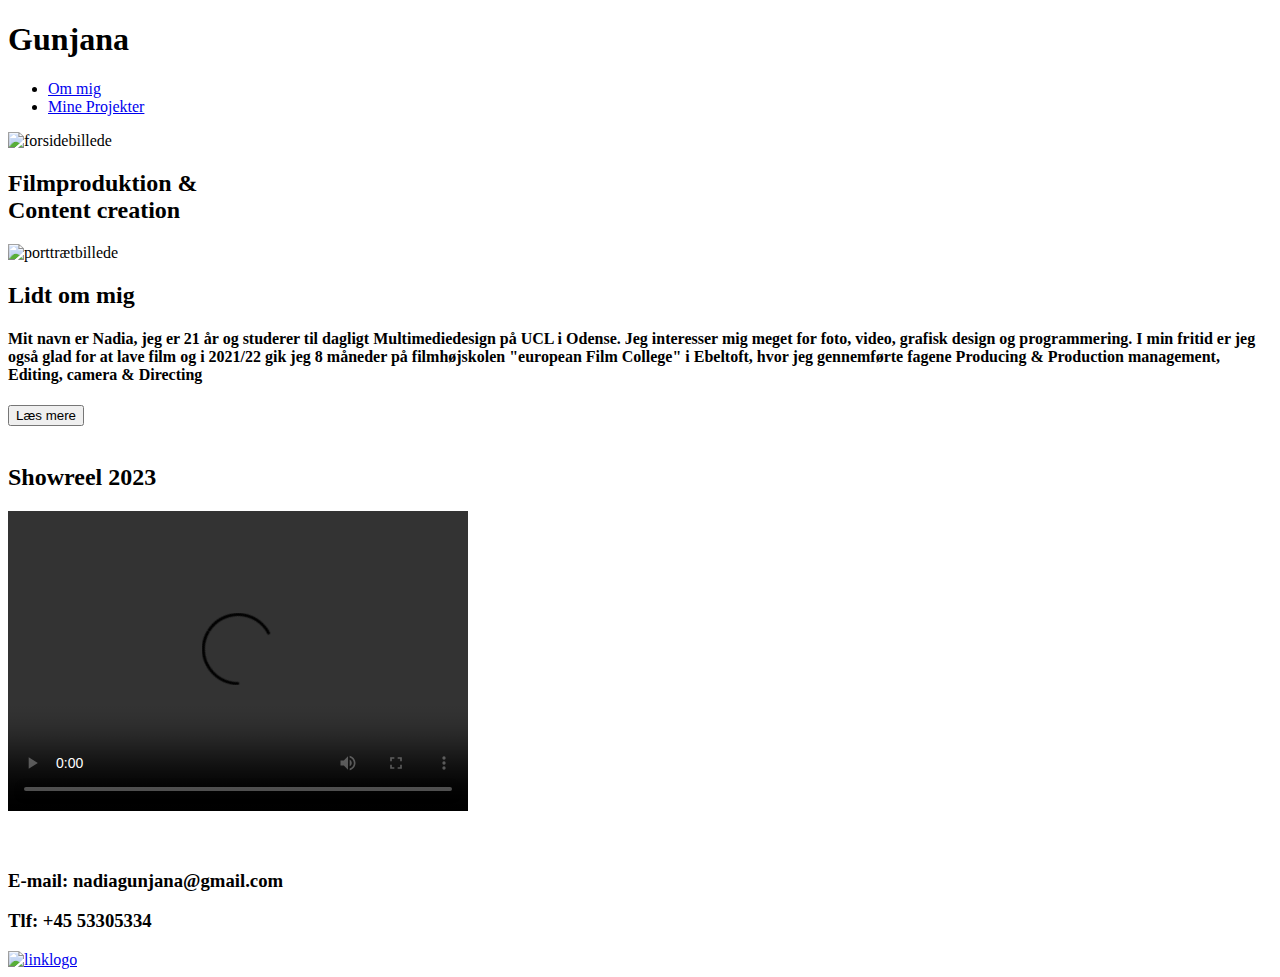
==== html/index.html @ 38438fa5 "update" ====
<!DOCTYPE html>
<html lang="en">
<head>
    <meta charset="UTF-8">
    <meta http-equiv="X-UA-Compatible" content="IE=edge">
    <meta name="viewport" content="width=device-width, initial-scale=1.0">
    <link rel="stylesheet" type=text/css href="index.css">
    <title>Forside</title>
</head>
<body>
    <header>
        <h1 class="logo">Gunjana</h1>
            <nav>
                <ul class="navigation">
                    <li><a href="ommig.html">Om mig</a></li>
                    <li><a href="mineprojekter.html">Mine Projekter</a></li> 
                </ul>
            </nav>
     </header>

     <div class="picturecontainer">
        <img src="forside billede.JPG" alt="forsidebillede" style="width: 100%;">
        <h2 class="billedetekst">Filmproduktion & <br>Content creation</h2>
     </div>
    
    <div class= "container">
        <div class="portrætbillede">
            <img src="portrætbillede.jpg" alt="porttrætbillede" width="100%" height="100%">
        </div>
        <div class="introduktion">
            <h2>Lidt om mig</h2>
                <h4>Mit navn er Nadia, jeg er 21 år og studerer til dagligt 
                    Multimediedesign på UCL i Odense. 
                    Jeg interesser mig meget for foto, video, grafisk design og programmering. 
                    I min fritid er jeg også glad for at lave film og i 2021/22 gik jeg 8 måneder
                    på filmhøjskolen "european Film College" i Ebeltoft, 
                    hvor jeg gennemførte
                    fagene Producing & Production management, Editing, camera & Directing
            </h4>
            <a href="ommig.html"><button>Læs mere</button></a>
        </div>
    </div>
    <br>
    <div class="showreel">
        <h2 class="show">Showreel 2023</h2>
        <video width="460" height="300" controls>
            <source src="Showreel 2023.mp4" type="video/mp4">
          </video>
    </div>
    <br>
    <br>
    <footer>
        <h3>E-mail: nadiagunjana@gmail.com</h3>
        <h3>Tlf: +45 53305334</h3>
        <a href="https://www.linkedin.com/in/nadia-pedersen-a8148a250/"><img class="linkedin" src="In-Blue-Logo.png.original.png" alt="linklogo"></a>
    </footer>
</body>
</html>
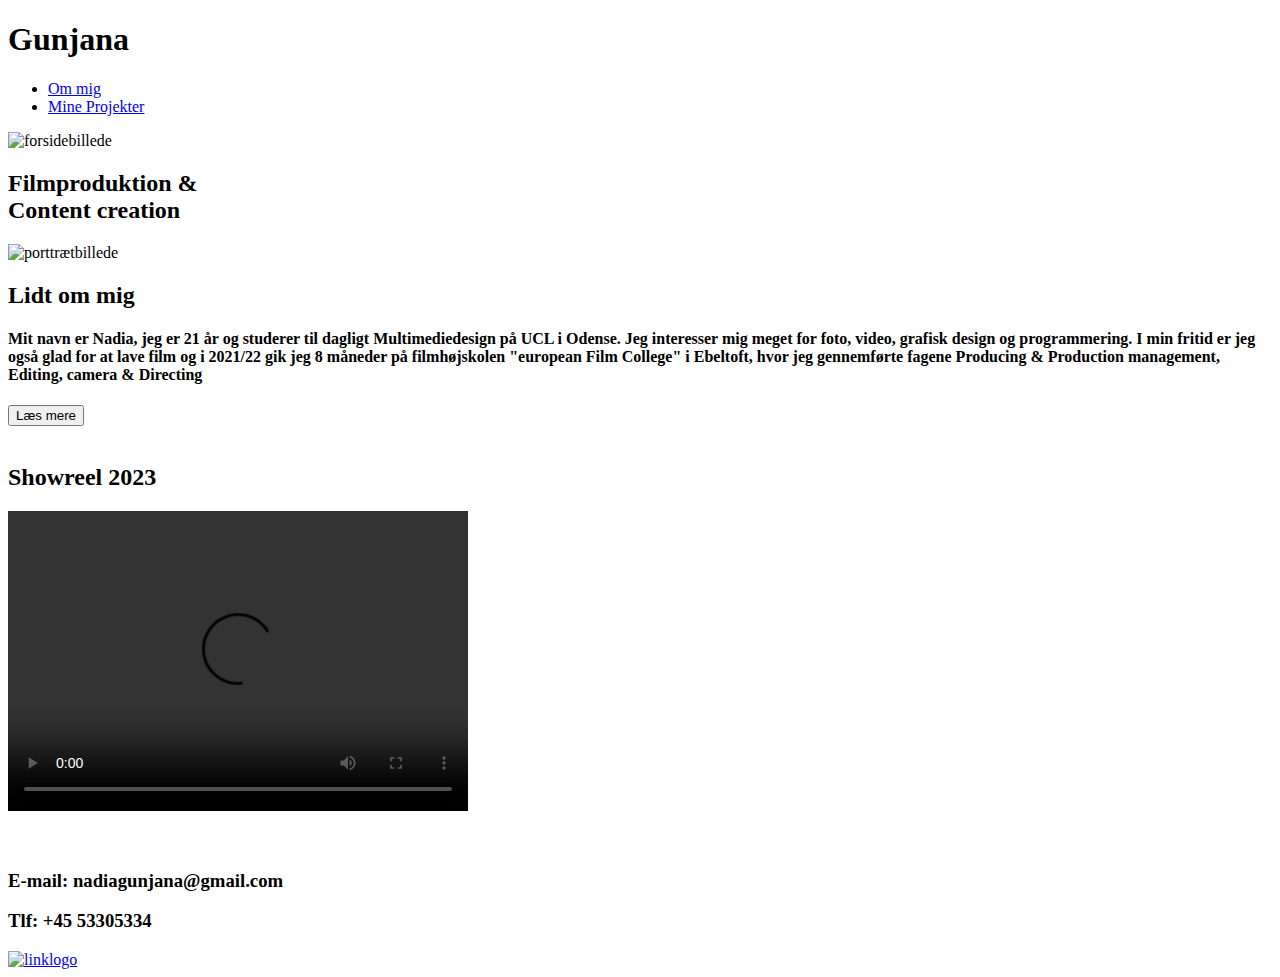
==== commit 8db99eef: "..." ====
--- a/html/index.html
+++ b/html/index.html
@@ -4,7 +4,7 @@
     <meta charset="UTF-8">
     <meta http-equiv="X-UA-Compatible" content="IE=edge">
     <meta name="viewport" content="width=device-width, initial-scale=1.0">
-    <link rel="stylesheet" type=text/css href="index.css">
+    <link rel="stylesheet" type=text/css href="CSS/index.css">
     <title>Forside</title>
 </head>
 <body>
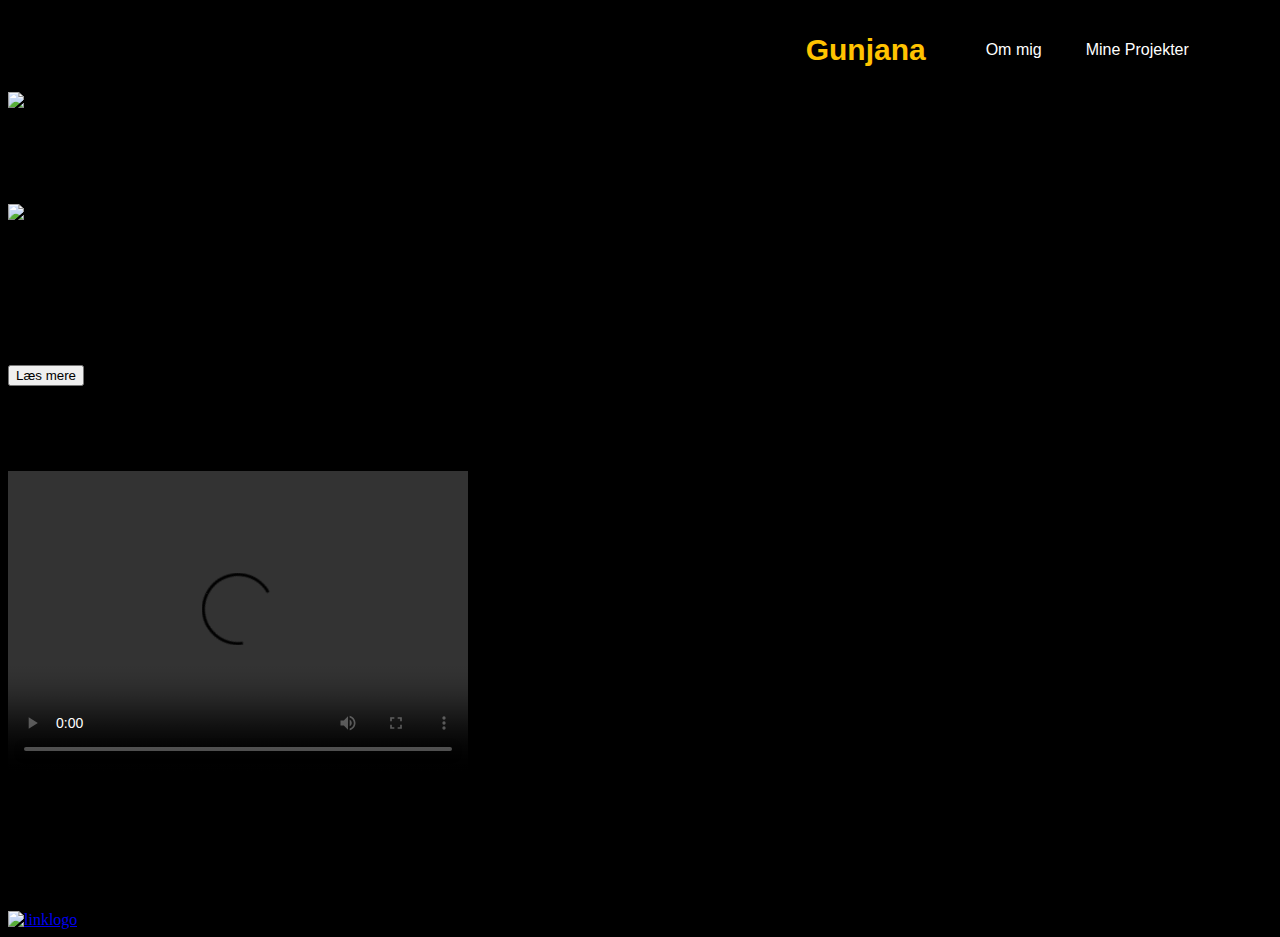
==== commit fdd1b2e5: "updateeeeee" ====
--- a/html/index.html
+++ b/html/index.html
@@ -4,7 +4,7 @@
     <meta charset="UTF-8">
     <meta http-equiv="X-UA-Compatible" content="IE=edge">
     <meta name="viewport" content="width=device-width, initial-scale=1.0">
-    <link rel="stylesheet" type=text/css href="CSS/index.css">
+    <link rel="stylesheet" type=text/css href="/css/index.css">
     <title>Forside</title>
 </head>
 <body>
--- a/css/index.css
+++ b/css/index.css
@@ -0,0 +1,39 @@
+body{
+    background-color: black;
+}
+
+.logo{
+    font-family: sans-serif;
+    font-size: 30px;
+    color: #ffc300;
+    cursor: pointer;
+}
+
+header{
+    display: flex;
+    justify-content: flex-end;
+    align-items: center;
+    padding: 5px 5%;
+    flex-wrap: wrap;
+}
+
+li a{
+    font-family: sans-serif;
+    font-weight: 500;
+    font-size: 16px;
+    color: white;
+    text-decoration: none;
+}
+
+.navigation li{
+    display: inline-block;
+    padding: 0px 20px;
+}
+
+.navigation li a {
+    transition: all 0.3s ease 0s;
+}
+
+.navigation li a:hover{
+    color: #ffc300;
+}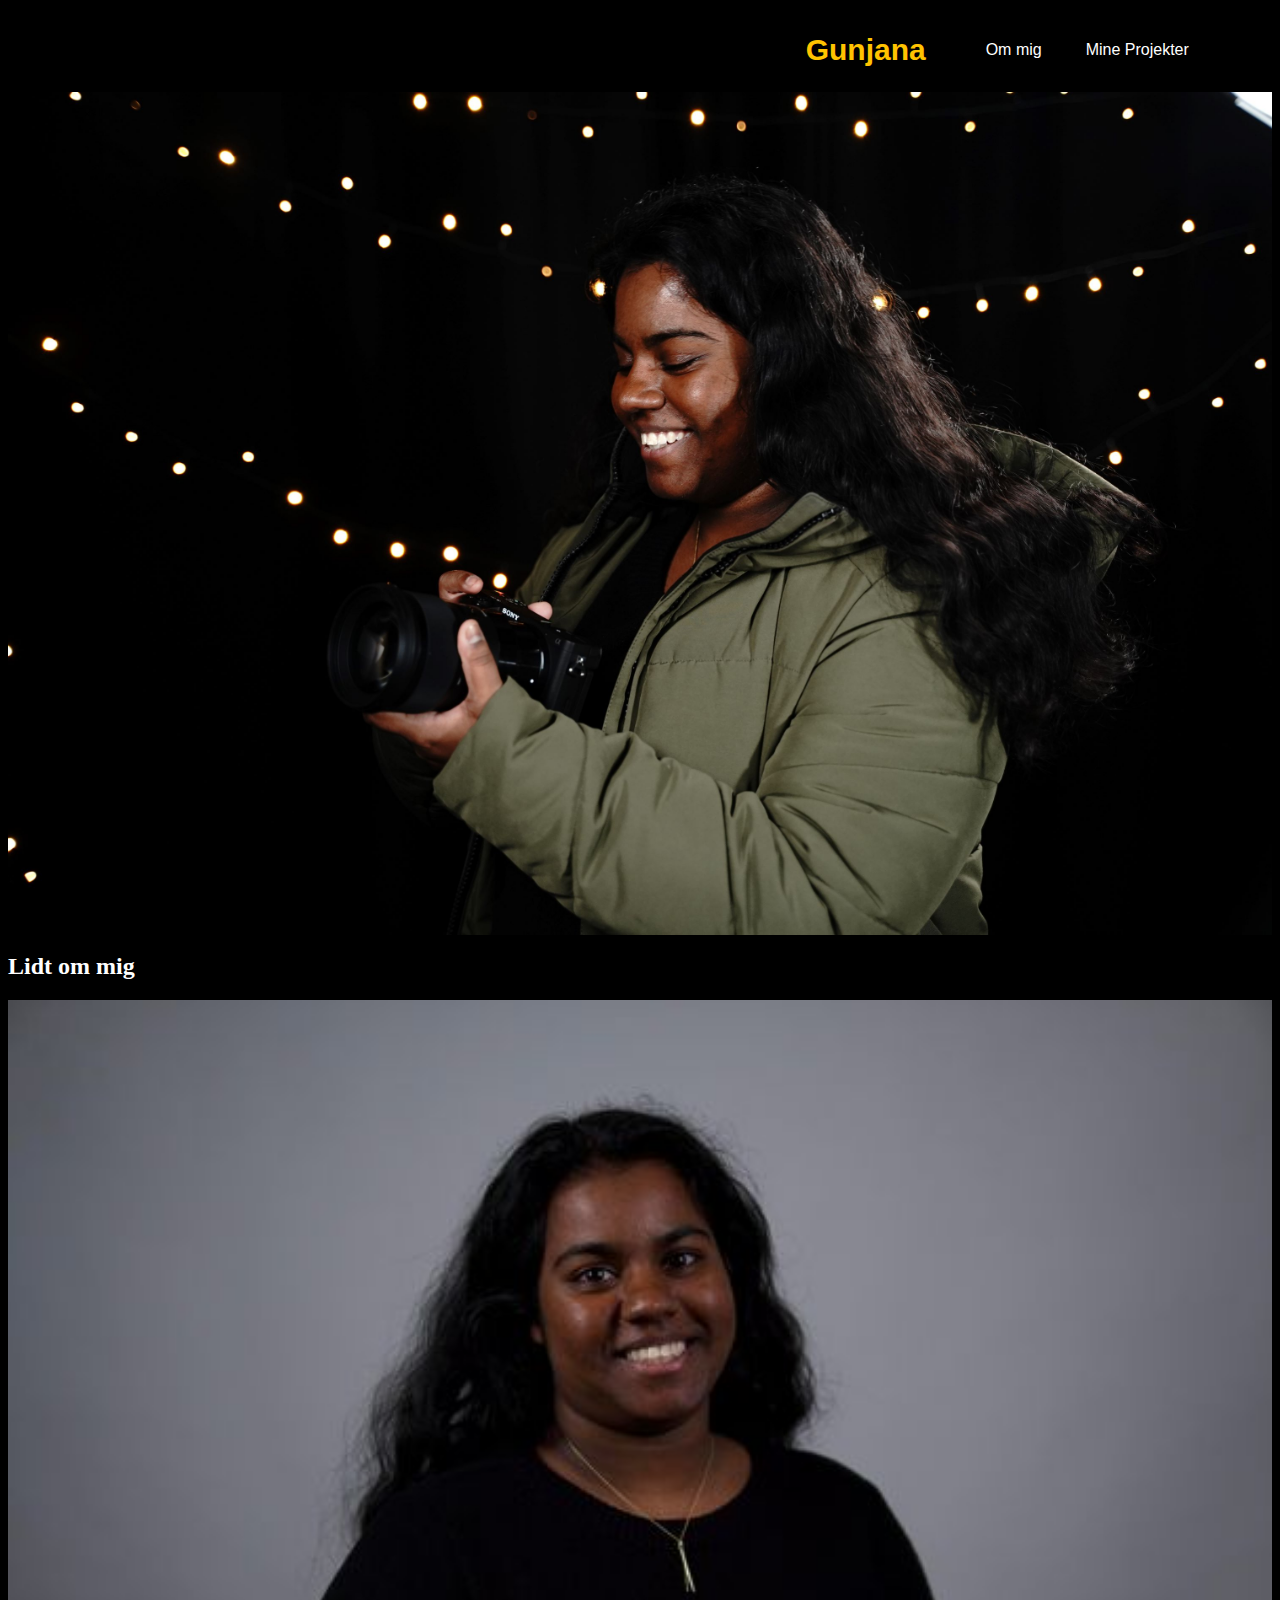
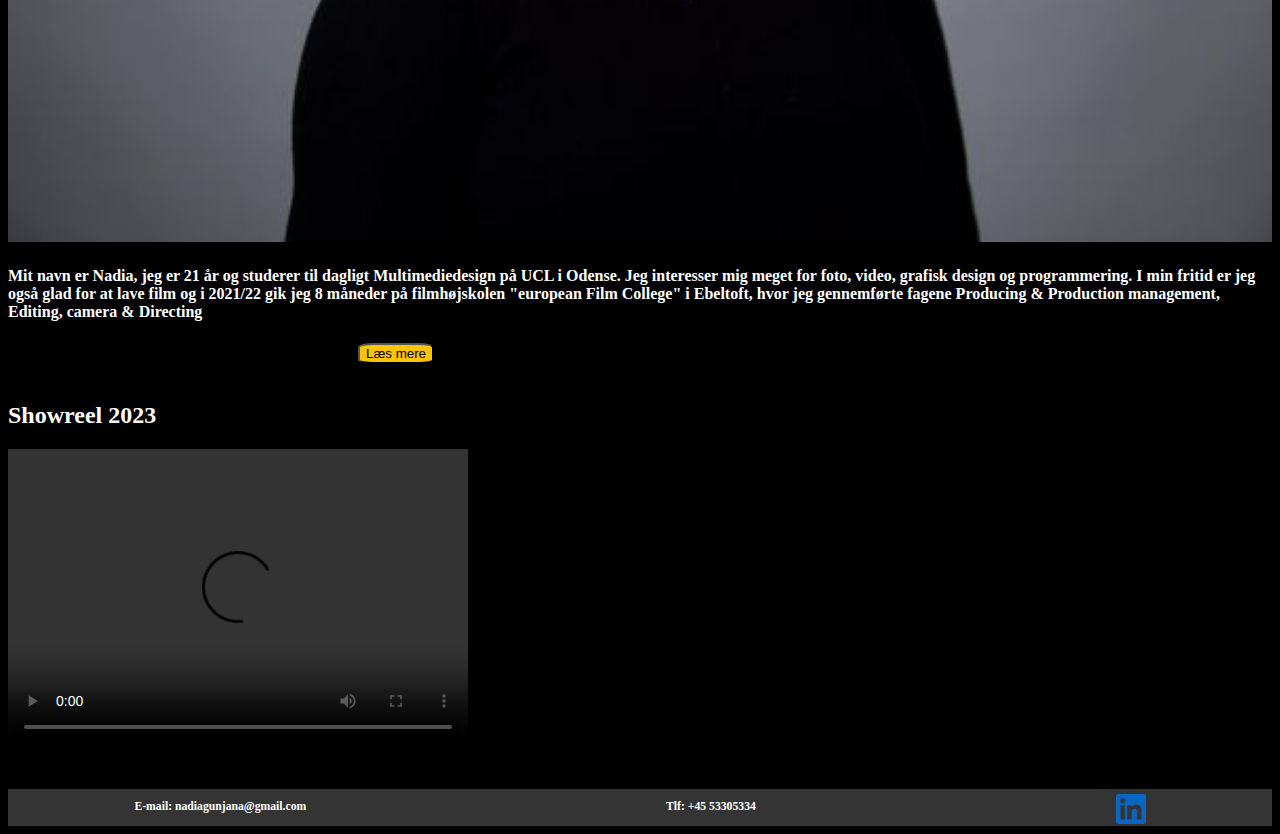
==== commit a92c99e0: "fikset footer" ====
--- a/html/index.html
+++ b/html/index.html
@@ -19,16 +19,17 @@
      </header>
 
      <div class="picturecontainer">
-        <img src="forside billede.JPG" alt="forsidebillede" style="width: 100%;">
+        <img src="/billeder/forsidebillede.jpg" alt="forsidebillede" style="width: 100%;">
         <h2 class="billedetekst">Filmproduktion & <br>Content creation</h2>
      </div>
     
     <div class= "container">
+        <h2 class="lidtommig">Lidt om mig</h2>
         <div class="portrætbillede">
-            <img src="portrætbillede.jpg" alt="porttrætbillede" width="100%" height="100%">
+            <img src="/billeder/portræt.jpg" alt="porttrætbillede" width="100%" height="100%">
         </div>
         <div class="introduktion">
-            <h2>Lidt om mig</h2>
+    
                 <h4>Mit navn er Nadia, jeg er 21 år og studerer til dagligt 
                     Multimediedesign på UCL i Odense. 
                     Jeg interesser mig meget for foto, video, grafisk design og programmering. 
@@ -44,7 +45,7 @@
     <div class="showreel">
         <h2 class="show">Showreel 2023</h2>
         <video width="460" height="300" controls>
-            <source src="Showreel 2023.mp4" type="video/mp4">
+            <source src="/video/Showreel 2023.mp4" type="video/mp4">
           </video>
     </div>
     <br>
@@ -52,7 +53,7 @@
     <footer>
         <h3>E-mail: nadiagunjana@gmail.com</h3>
         <h3>Tlf: +45 53305334</h3>
-        <a href="https://www.linkedin.com/in/nadia-pedersen-a8148a250/"><img class="linkedin" src="In-Blue-Logo.png.original.png" alt="linklogo"></a>
+        <a href="https://www.linkedin.com/in/nadia-pedersen-a8148a250/"><img class="linkedin" src="/billeder/linkedin.png" alt="linklogo"></a>
     </footer>
 </body>
 </html>
--- a/css/index.css
+++ b/css/index.css
@@ -36,4 +36,43 @@
 
 .navigation li a:hover{
     color: #ffc300;
+}
+
+.introduktion{
+    color: white;
+}
+
+button{
+    background: #ffc300;
+    border-radius: 20%;
+    margin-left: 350px;
+}
+
+.show{
+    color: white;
+
+}
+
+footer{
+    display: flex;
+    justify-content: space-between;
+    color: white;
+    background-color: #343434;
+    padding: 0% 10%;
+    font-size: 10px;
+    text-align: center;
+}
+
+.linkedin{
+    height: 30px;
+    width: 30px;
+    margin-top: 5px;
+}
+
+.container{
+    margin-top: -80px;
+}
+
+.lidtommig{
+    color: white;
 }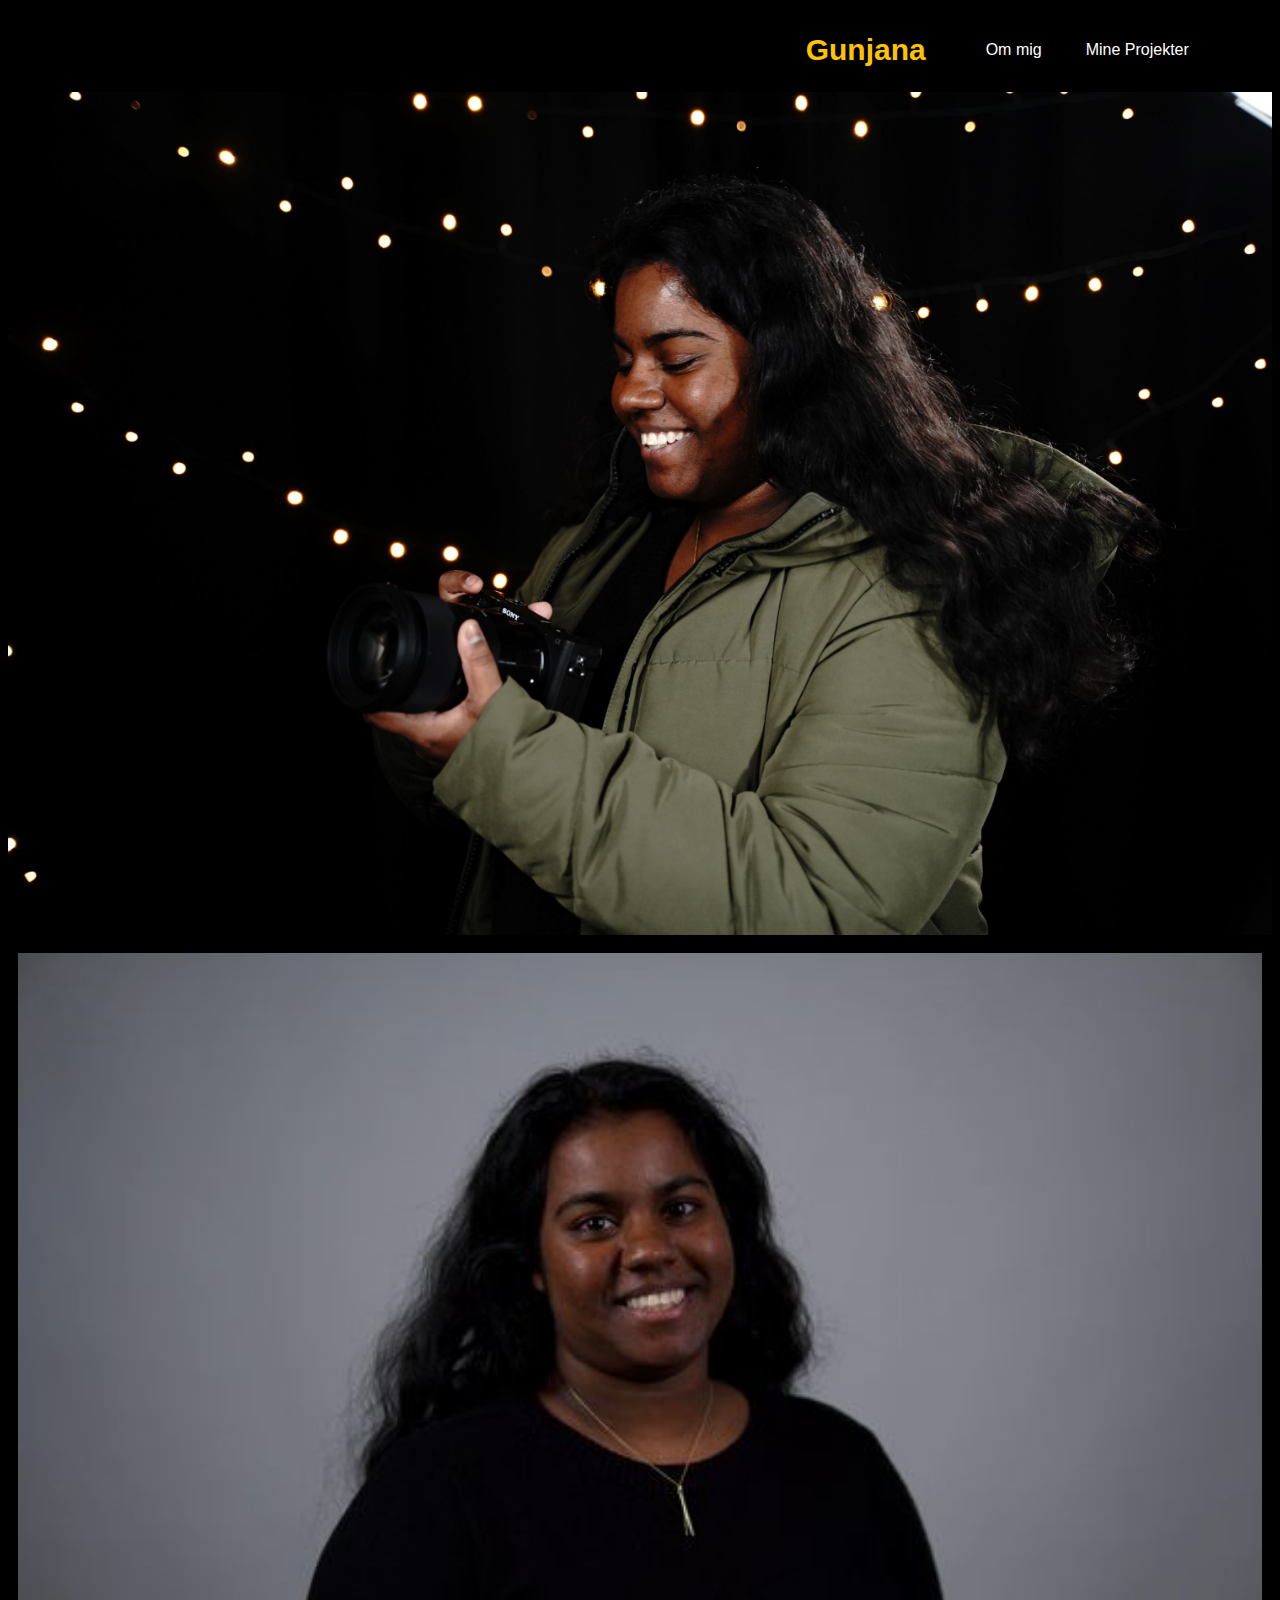
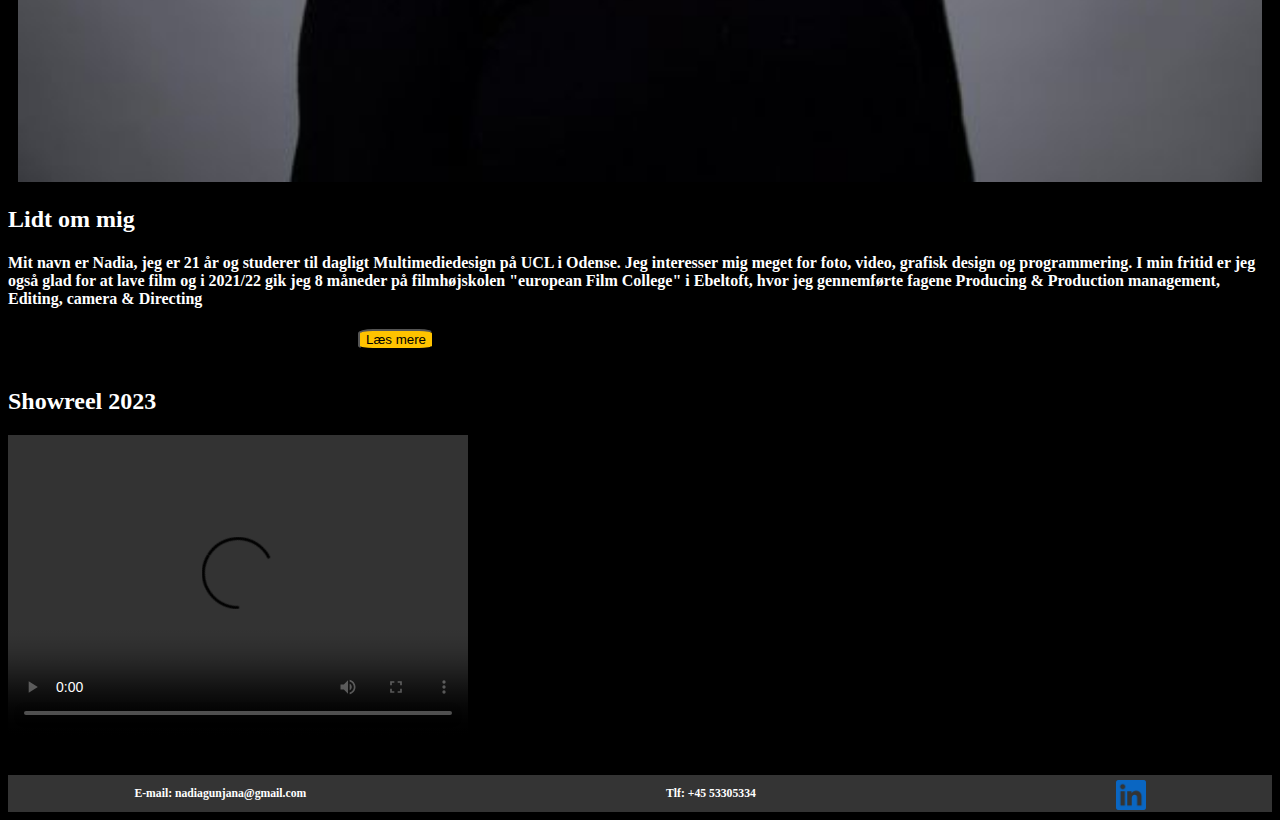
==== commit 1ab6547e: "..." ====
--- a/html/index.html
+++ b/html/index.html
@@ -24,12 +24,11 @@
      </div>
     
     <div class= "container">
-        <h2 class="lidtommig">Lidt om mig</h2>
         <div class="portrætbillede">
             <img src="/billeder/portræt.jpg" alt="porttrætbillede" width="100%" height="100%">
         </div>
         <div class="introduktion">
-    
+            <h2>Lidt om mig</h2>
                 <h4>Mit navn er Nadia, jeg er 21 år og studerer til dagligt 
                     Multimediedesign på UCL i Odense. 
                     Jeg interesser mig meget for foto, video, grafisk design og programmering. 
--- a/css/index.css
+++ b/css/index.css
@@ -73,6 +73,10 @@
     margin-top: -80px;
 }
 
+.portrætbillede{
+    margin: 10px;
+}
+
 .lidtommig{
     color: white;
 }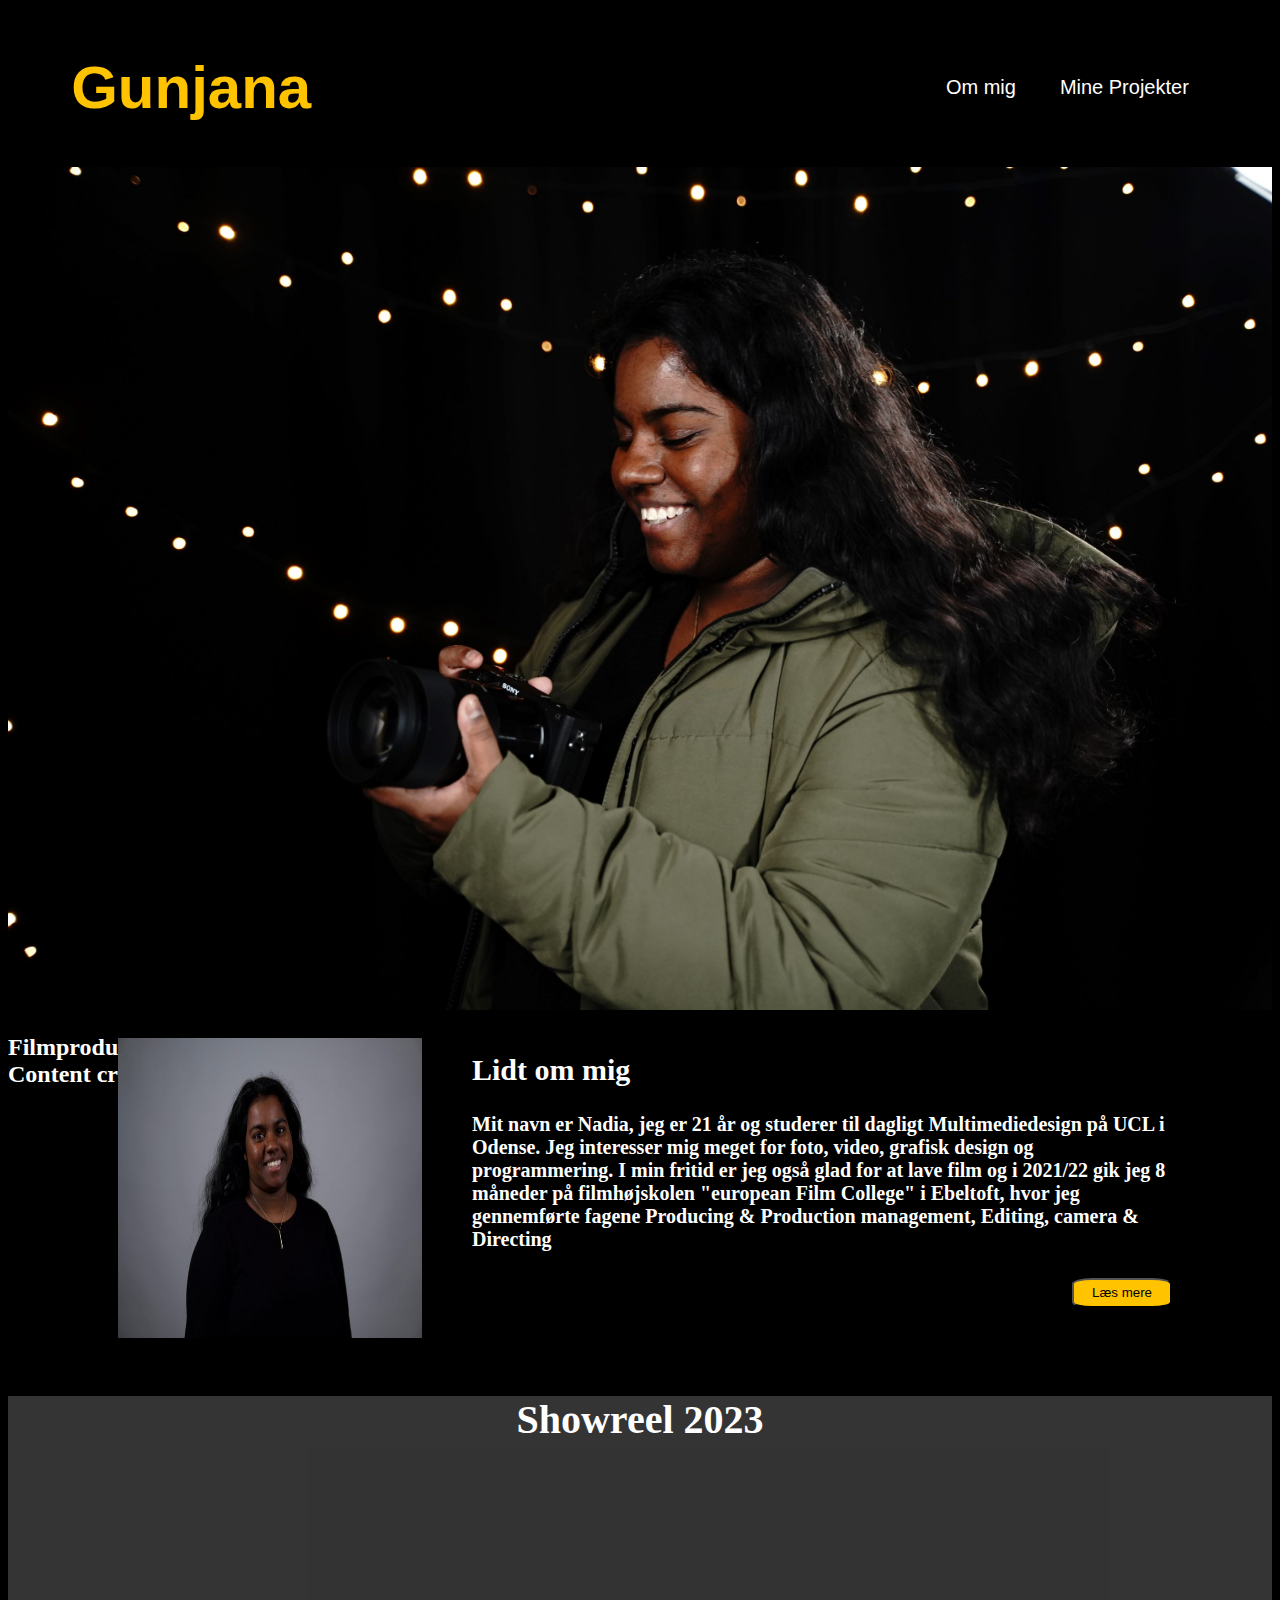
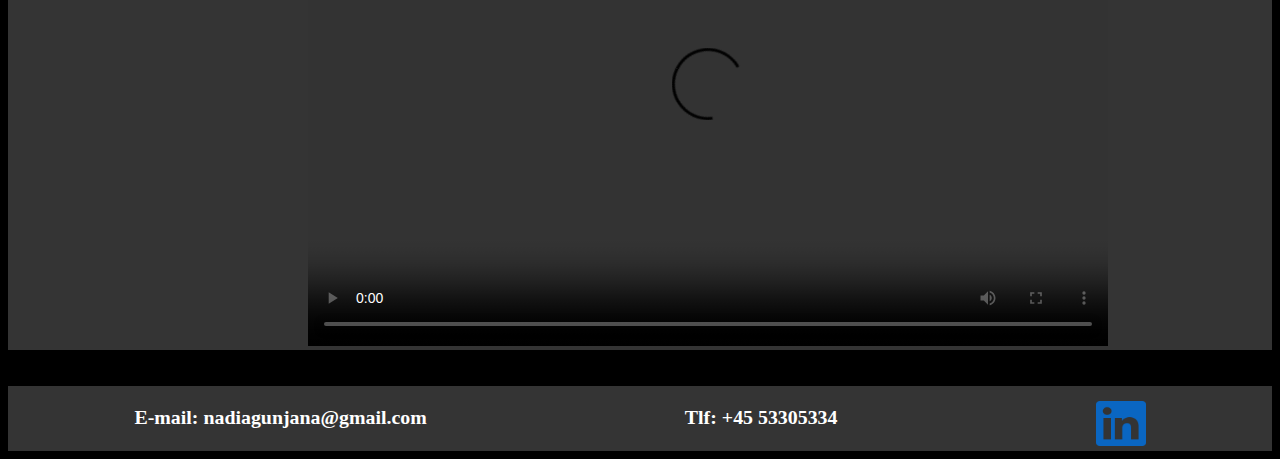
==== commit 1b28ce4a: "fikset forside media queries" ====
--- a/html/index.html
+++ b/html/index.html
@@ -16,12 +16,12 @@
                     <li><a href="mineprojekter.html">Mine Projekter</a></li> 
                 </ul>
             </nav>
-     </header>
+    </header>
 
-     <div class="picturecontainer">
+    <div class="picturecontainer">
         <img src="/billeder/forsidebillede.jpg" alt="forsidebillede" style="width: 100%;">
-        <h2 class="billedetekst">Filmproduktion & <br>Content creation</h2>
-     </div>
+        <h2 class="billedetext">Filmproduktion & <br>Content creation</h2>
+    </div>
     
     <div class= "container">
         <div class="portrætbillede">
--- a/css/index.css
+++ b/css/index.css
@@ -6,6 +6,7 @@
     font-family: sans-serif;
     font-size: 30px;
     color: #ffc300;
+    margin-right: auto;
     cursor: pointer;
 }
 
@@ -36,6 +37,10 @@
 
 .navigation li a:hover{
     color: #ffc300;
+}
+
+.billedetext{
+    color: white;
 }
 
 .introduktion{
@@ -79,4 +84,56 @@
 
 .lidtommig{
     color: white;
-}+}
+
+@media all and (min-width: 700px){
+    .logo{
+        font-size: 60px;
+    }
+    li a{
+        font-size: 20px;
+    }
+    .container{
+        display: flex;
+        margin-left: 100px;
+    }
+    .portrætbillede{
+        width: 150%;
+        height: 300px;
+    }
+    .introduktion{
+        margin-right: 100px;
+        padding-left: 40px;
+        font-size: 20px;
+    }
+    button{
+        margin-left: 600px;
+        width: 100px;
+        height: 30px;
+        cursor: pointer;
+    }
+    .showreel{
+        background-color: #343434;
+    }
+    .show{
+        font-size: 40px;
+        text-align: center;
+        margin-top: 30px;
+    }
+    video{
+        margin-left: 300px;
+        width: 800px;
+        height: 500px;
+        margin-top: -30px;
+    }
+    footer{
+        font-size: 17px;
+        padding: 0% 10%;
+      }
+      .linkedin{
+        height: 45px;
+        width: 50px;
+        padding-top: 10px;
+    }
+}
+        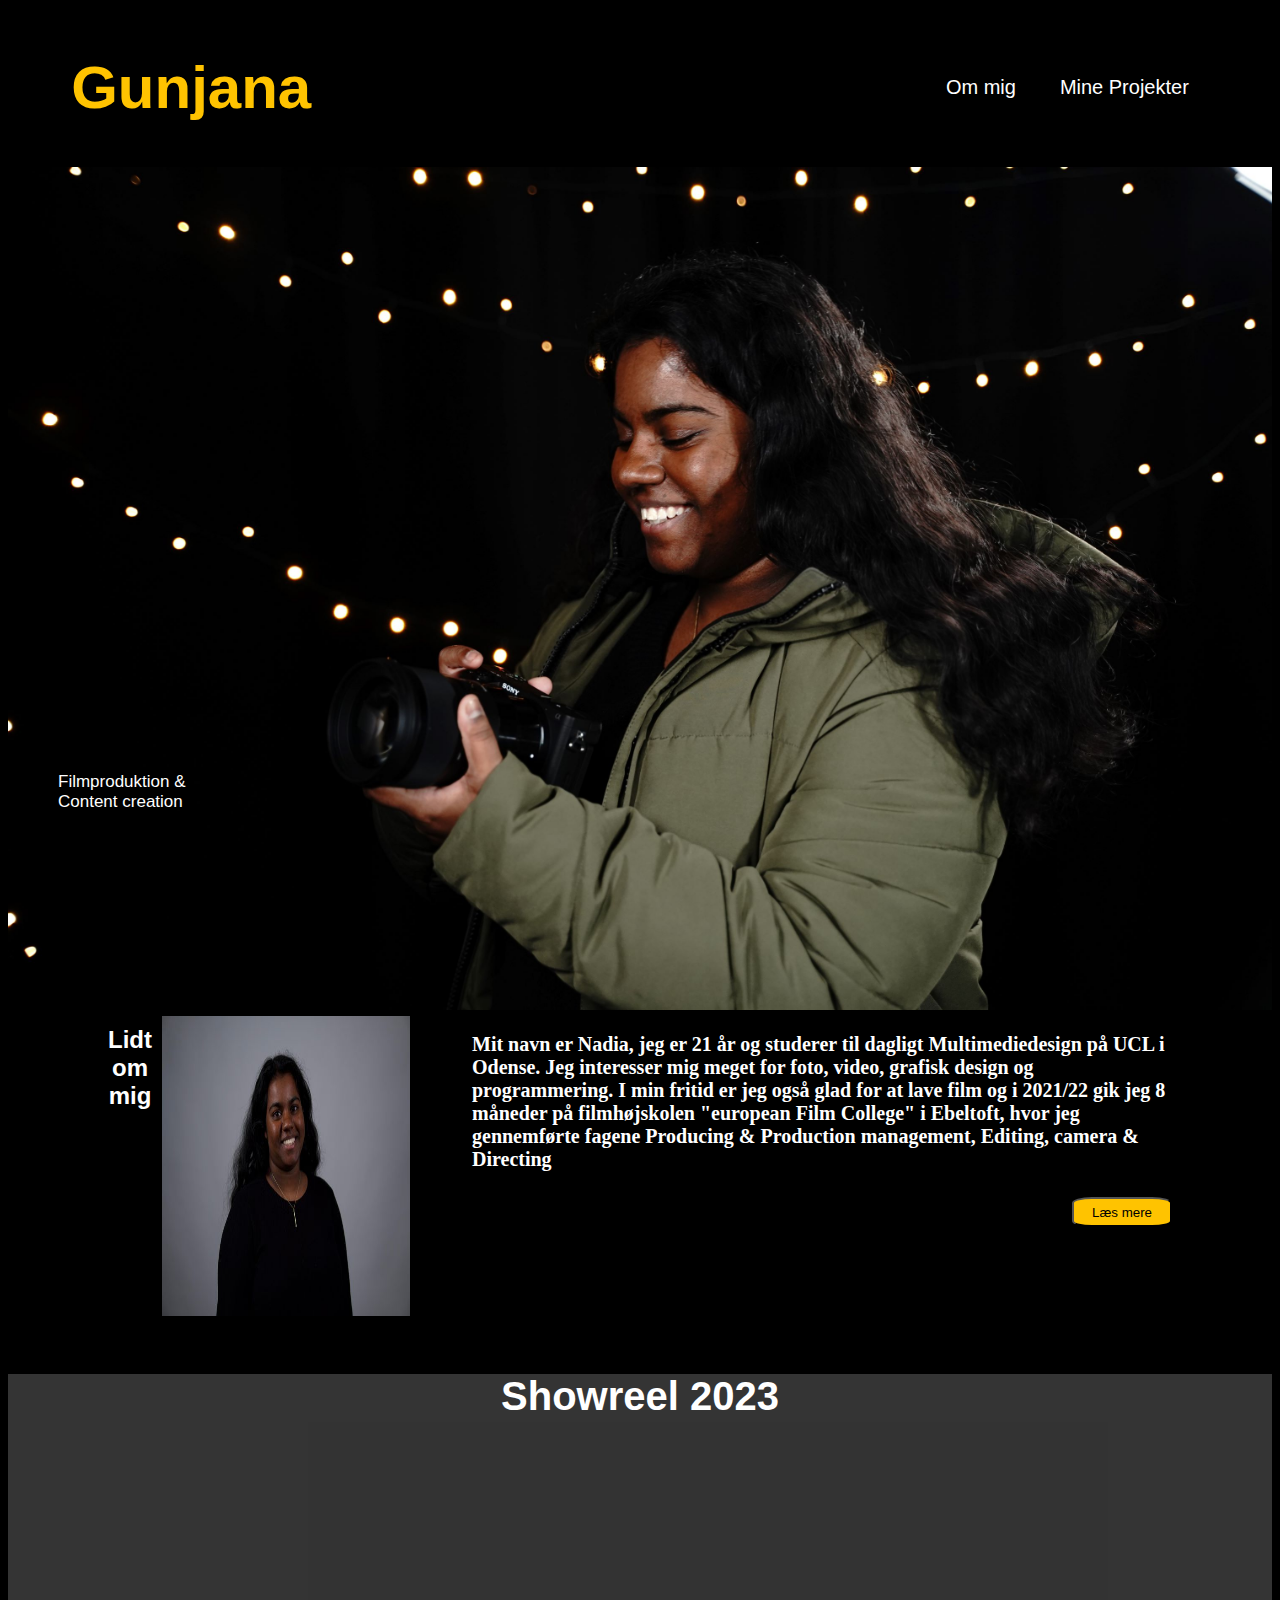
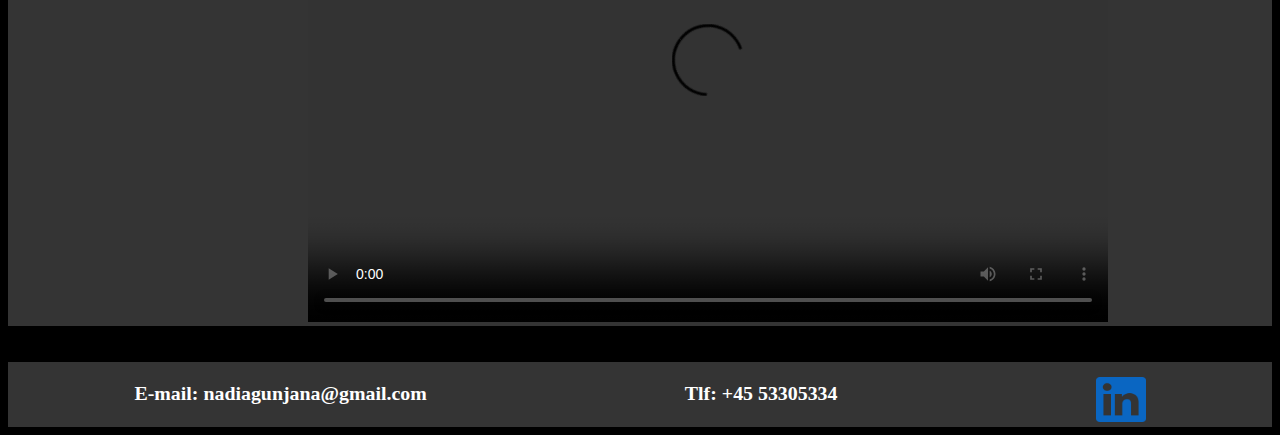
==== commit e983bb4a: "fikset billedetekst på forsiden" ====
--- a/html/index.html
+++ b/html/index.html
@@ -20,15 +20,20 @@
 
     <div class="picturecontainer">
         <img src="/billeder/forsidebillede.jpg" alt="forsidebillede" style="width: 100%;">
-        <h2 class="billedetext">Filmproduktion & <br>Content creation</h2>
+        <div class="billedetekst">
+            <p>Filmproduktion & <br>Content creation</p>
+        </div>
     </div>
-    
+    <br>
+    <br>
+    <br>
+    <br>
     <div class= "container">
+        <h2 class="lidtommig">Lidt om mig</h2>
         <div class="portrætbillede">
             <img src="/billeder/portræt.jpg" alt="porttrætbillede" width="100%" height="100%">
         </div>
         <div class="introduktion">
-            <h2>Lidt om mig</h2>
                 <h4>Mit navn er Nadia, jeg er 21 år og studerer til dagligt 
                     Multimediedesign på UCL i Odense. 
                     Jeg interesser mig meget for foto, video, grafisk design og programmering. 
--- a/css/index.css
+++ b/css/index.css
@@ -39,12 +39,14 @@
     color: #ffc300;
 }
 
-.billedetext{
+.hej{
     color: white;
+
 }
 
 .introduktion{
     color: white;
+    margin-left: 12px;
 }
 
 button{
@@ -55,9 +57,20 @@
 
 .show{
     color: white;
-
+    text-align: center;
+    margin-top: 5px;
+    font-family: sans-serif;
 }
 
+.showreel{
+    background-color: #343434;
+}
+
+video{
+    width: 450px;
+    margin-left: 10px;
+    margin-top: -30px;
+}
 footer{
     display: flex;
     justify-content: space-between;
@@ -84,6 +97,21 @@
 
 .lidtommig{
     color: white;
+    text-align: center;
+    font-family: sans-serif;
+}
+
+.picturecontainer{
+    position: relative;
+}
+
+.billedetekst{
+    position: absolute;
+    color: white;
+    bottom: 185px;
+    font-size: 17px;
+    font-family: sans-serif;
+    margin-left: 50px;
 }
 
 @media all and (min-width: 700px){
@@ -112,9 +140,6 @@
         height: 30px;
         cursor: pointer;
     }
-    .showreel{
-        background-color: #343434;
-    }
     .show{
         font-size: 40px;
         text-align: center;
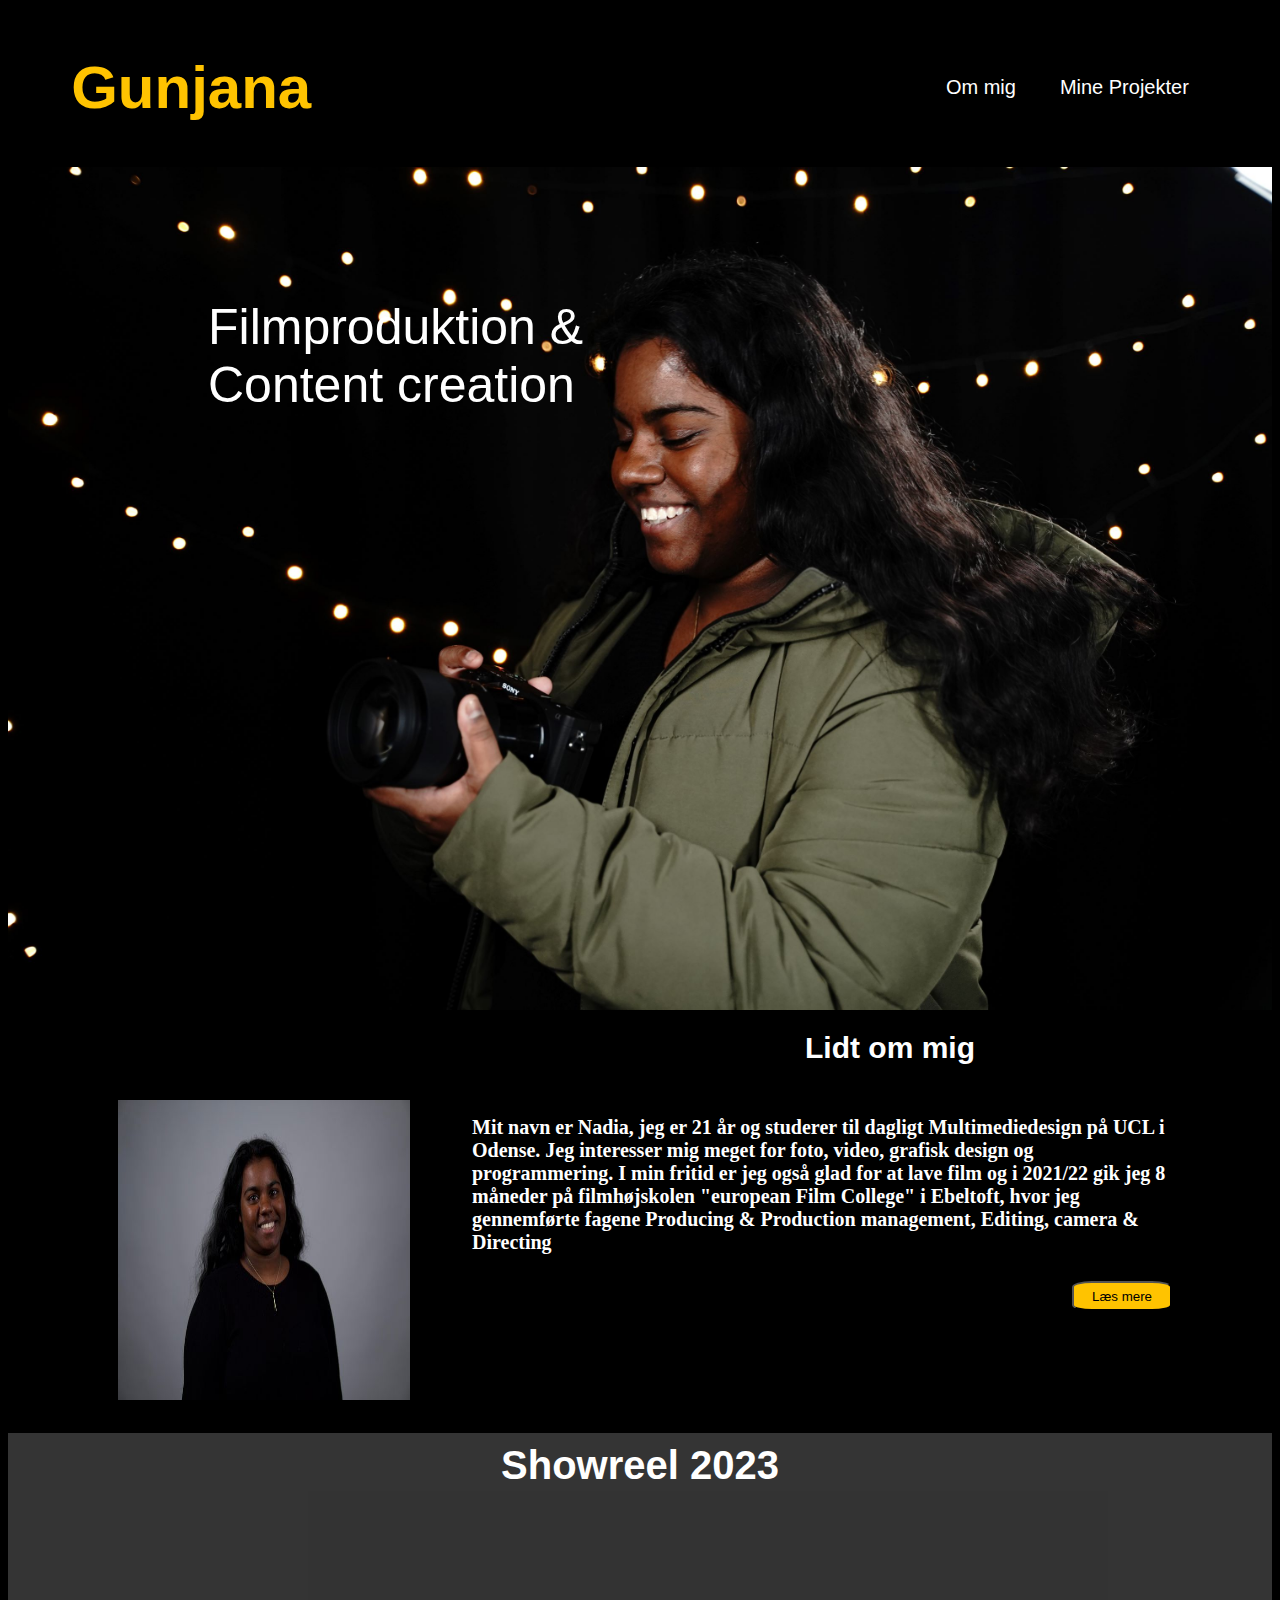
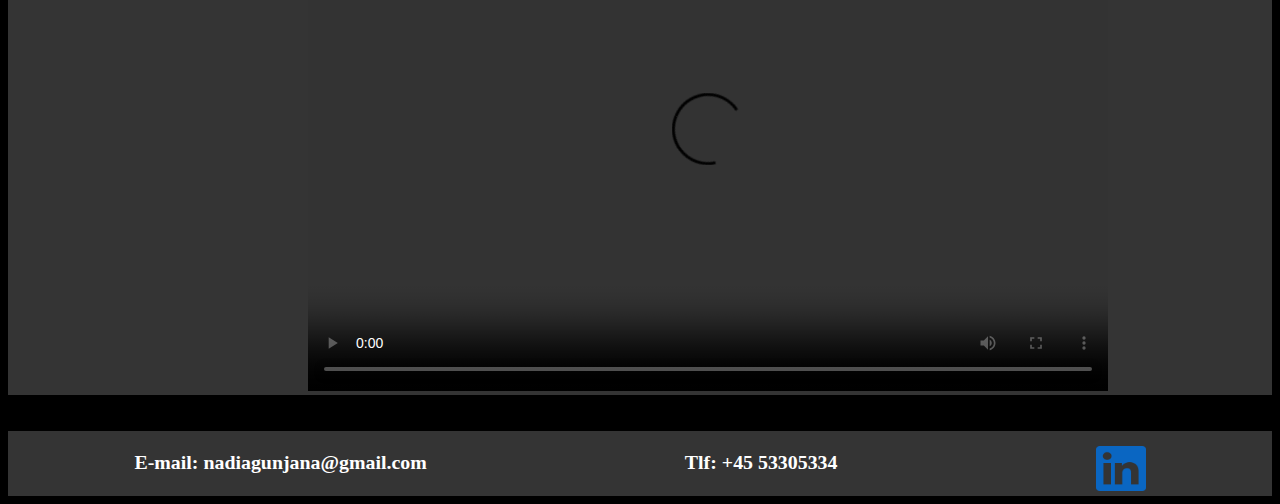
==== commit 0131188b: "update på forsiden" ====
--- a/html/index.html
+++ b/html/index.html
@@ -30,6 +30,7 @@
     <br>
     <div class= "container">
         <h2 class="lidtommig">Lidt om mig</h2>
+        <div class="billedeogtekst">
         <div class="portrætbillede">
             <img src="/billeder/portræt.jpg" alt="porttrætbillede" width="100%" height="100%">
         </div>
@@ -43,6 +44,7 @@
                     fagene Producing & Production management, Editing, camera & Directing
             </h4>
             <a href="ommig.html"><button>Læs mere</button></a>
+        </div>
         </div>
     </div>
     <br>
--- a/css/index.css
+++ b/css/index.css
@@ -121,13 +121,21 @@
     li a{
         font-size: 20px;
     }
+    .billedetekst{
+        font-size: 50px;
+        bottom: 550px;
+        margin-left: 200px;
+    }
     .container{
-        display: flex;
         margin-left: 100px;
     }
     .portrætbillede{
-        width: 150%;
+        width: 800%;
         height: 300px;
+    }
+    .lidtommig{
+        font-size: 30px;
+        padding-left: 400px;
     }
     .introduktion{
         margin-right: 100px;
@@ -140,10 +148,13 @@
         height: 30px;
         cursor: pointer;
     }
+    .billedeogtekst{
+        display: flex;
+    }
     .show{
         font-size: 40px;
         text-align: center;
-        margin-top: 30px;
+        padding-top: 10px;
     }
     video{
         margin-left: 300px;
